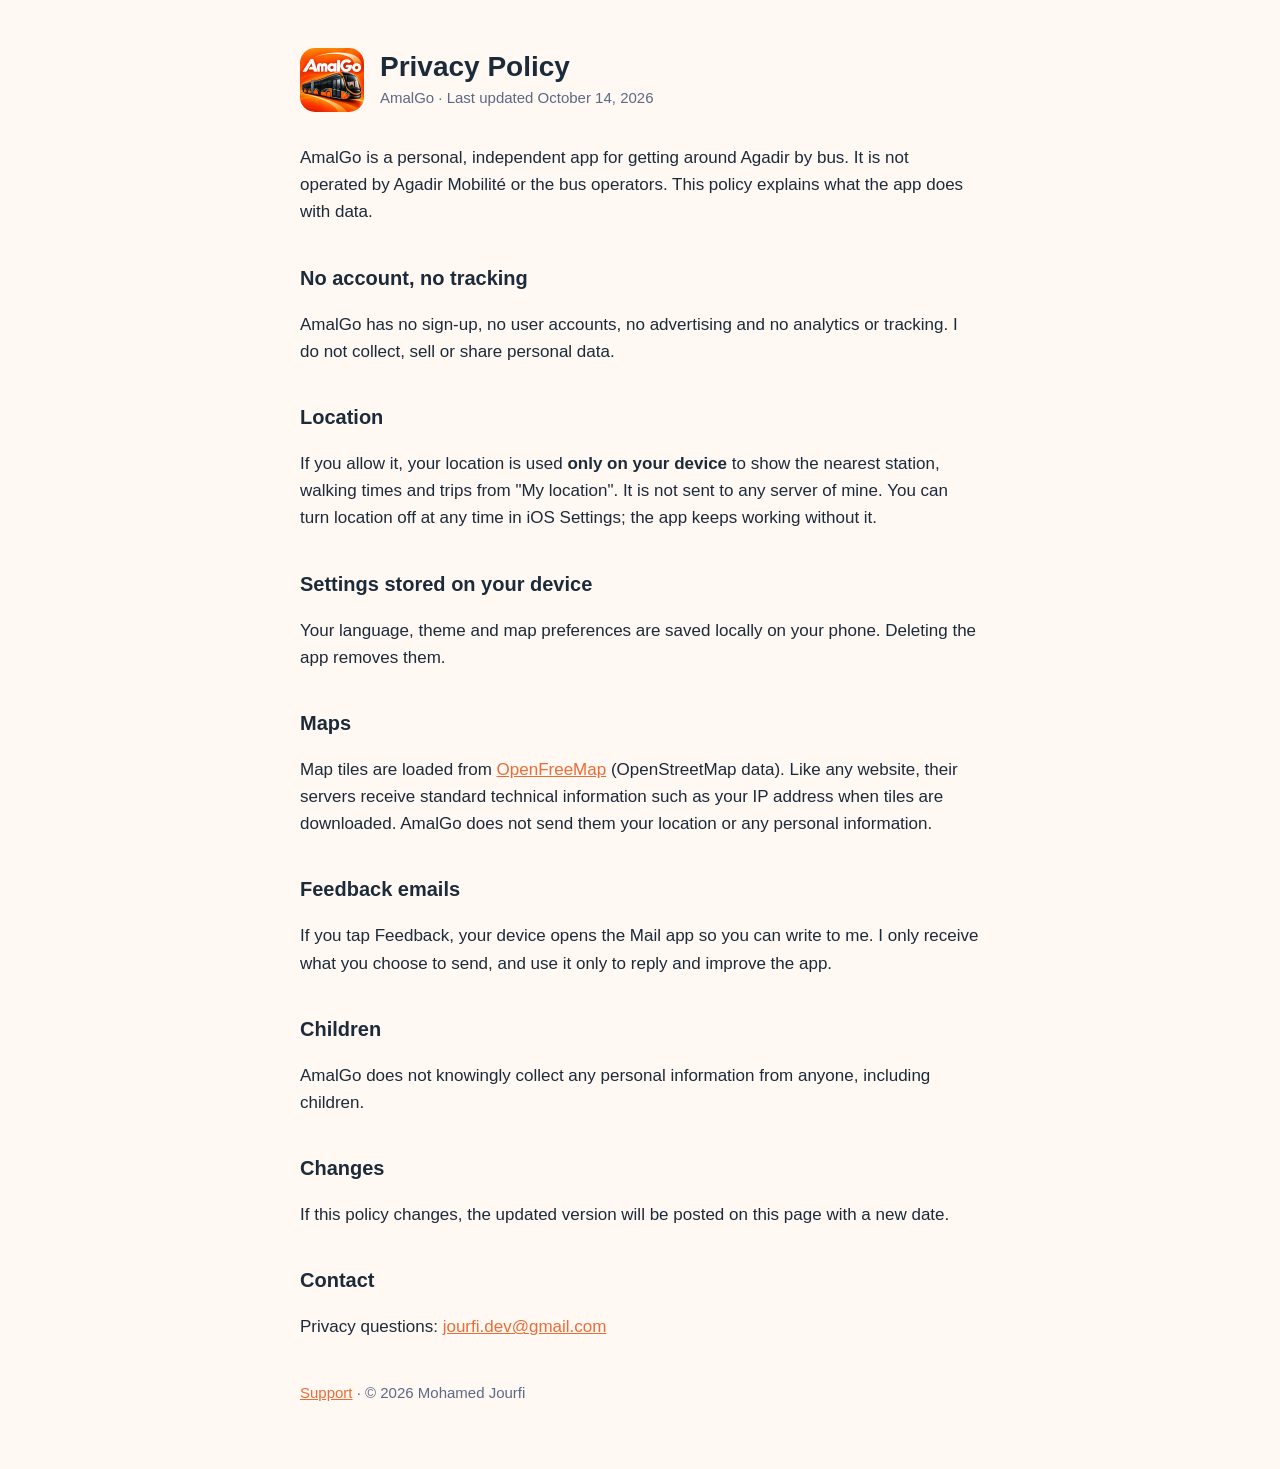
==== privacy.html @ 6e6f5c61 "AmalGo support and privacy pages Co-Authored-By: Claude Opus 5.5 <noreply@anthropic.com>" ====
<!doctype html>
<html lang="en"><head><meta charset="utf-8"><meta name="viewport" content="width=device-width,initial-scale=1">
<title>AmalGo Privacy Policy</title><meta name="description" content="How AmalGo handles your data.">
<link rel="icon" href="icon.png"><link rel="stylesheet" href="style.css"></head>
<body><main>
<header><img src="icon.png" alt="AmalGo icon"><div><h1>Privacy Policy</h1><p>AmalGo · Last updated October 14, 2026</p></div></header>

<p>AmalGo is a personal, independent app for getting around Agadir by bus. It is not operated by Agadir Mobilité or the bus operators. This policy explains what the app does with data.</p>

<h2>No account, no tracking</h2>
<p>AmalGo has no sign-up, no user accounts, no advertising and no analytics or tracking. I do not collect, sell or share personal data.</p>

<h2>Location</h2>
<p>If you allow it, your location is used <b>only on your device</b> to show the nearest station, walking times and trips from "My location". It is not sent to any server of mine. You can turn location off at any time in iOS Settings; the app keeps working without it.</p>

<h2>Settings stored on your device</h2>
<p>Your language, theme and map preferences are saved locally on your phone. Deleting the app removes them.</p>

<h2>Maps</h2>
<p>Map tiles are loaded from <a href="https://openfreemap.org">OpenFreeMap</a> (OpenStreetMap data). Like any website, their servers receive standard technical information such as your IP address when tiles are downloaded. AmalGo does not send them your location or any personal information.</p>

<h2>Feedback emails</h2>
<p>If you tap Feedback, your device opens the Mail app so you can write to me. I only receive what you choose to send, and use it only to reply and improve the app.</p>

<h2>Children</h2>
<p>AmalGo does not knowingly collect any personal information from anyone, including children.</p>

<h2>Changes</h2>
<p>If this policy changes, the updated version will be posted on this page with a new date.</p>

<h2>Contact</h2>
<p>Privacy questions: <a href="mailto:jourfi.dev@gmail.com">jourfi.dev@gmail.com</a></p>

<nav><a href="index.html">Support</a> · © 2026 Mohamed Jourfi</nav>
</main></body></html>
---- style.css ----
:root{--bg:#FFF8F3;--card:#fff;--text:#1C2B3A;--muted:#5B6A85;--line:#F1E2D8;--accent:#ED6C36}
@media (prefers-color-scheme:dark){:root{--bg:#111A24;--card:#1C2B3A;--text:#F3F5F8;--muted:#A8B3C4;--line:#2A3A4D;--accent:#FF8A4C}}
*{box-sizing:border-box}
body{margin:0;background:var(--bg);color:var(--text);font:17px/1.6 -apple-system,BlinkMacSystemFont,"Segoe UI",Roboto,sans-serif}
main{max-width:720px;margin:0 auto;padding:48px 20px 64px}
header{display:flex;align-items:center;gap:16px;margin-bottom:32px}
header img{width:64px;height:64px;border-radius:15px}
header h1{margin:0;font-size:28px;line-height:1.2}
header p{margin:2px 0 0;color:var(--muted);font-size:15px}
h2{font-size:20px;margin:36px 0 8px}
.card{background:var(--card);border:1px solid var(--line);border-radius:16px;padding:20px 22px;margin:16px 0}
a{color:var(--accent)}
.btn{display:inline-block;background:var(--accent);color:#fff;text-decoration:none;font-weight:600;padding:12px 20px;border-radius:12px}
details{border-top:1px solid var(--line);padding:12px 0}
details:first-of-type{border-top:0}
summary{cursor:pointer;font-weight:600}
nav{margin-top:40px;font-size:15px;color:var(--muted)}
small{color:var(--muted)}
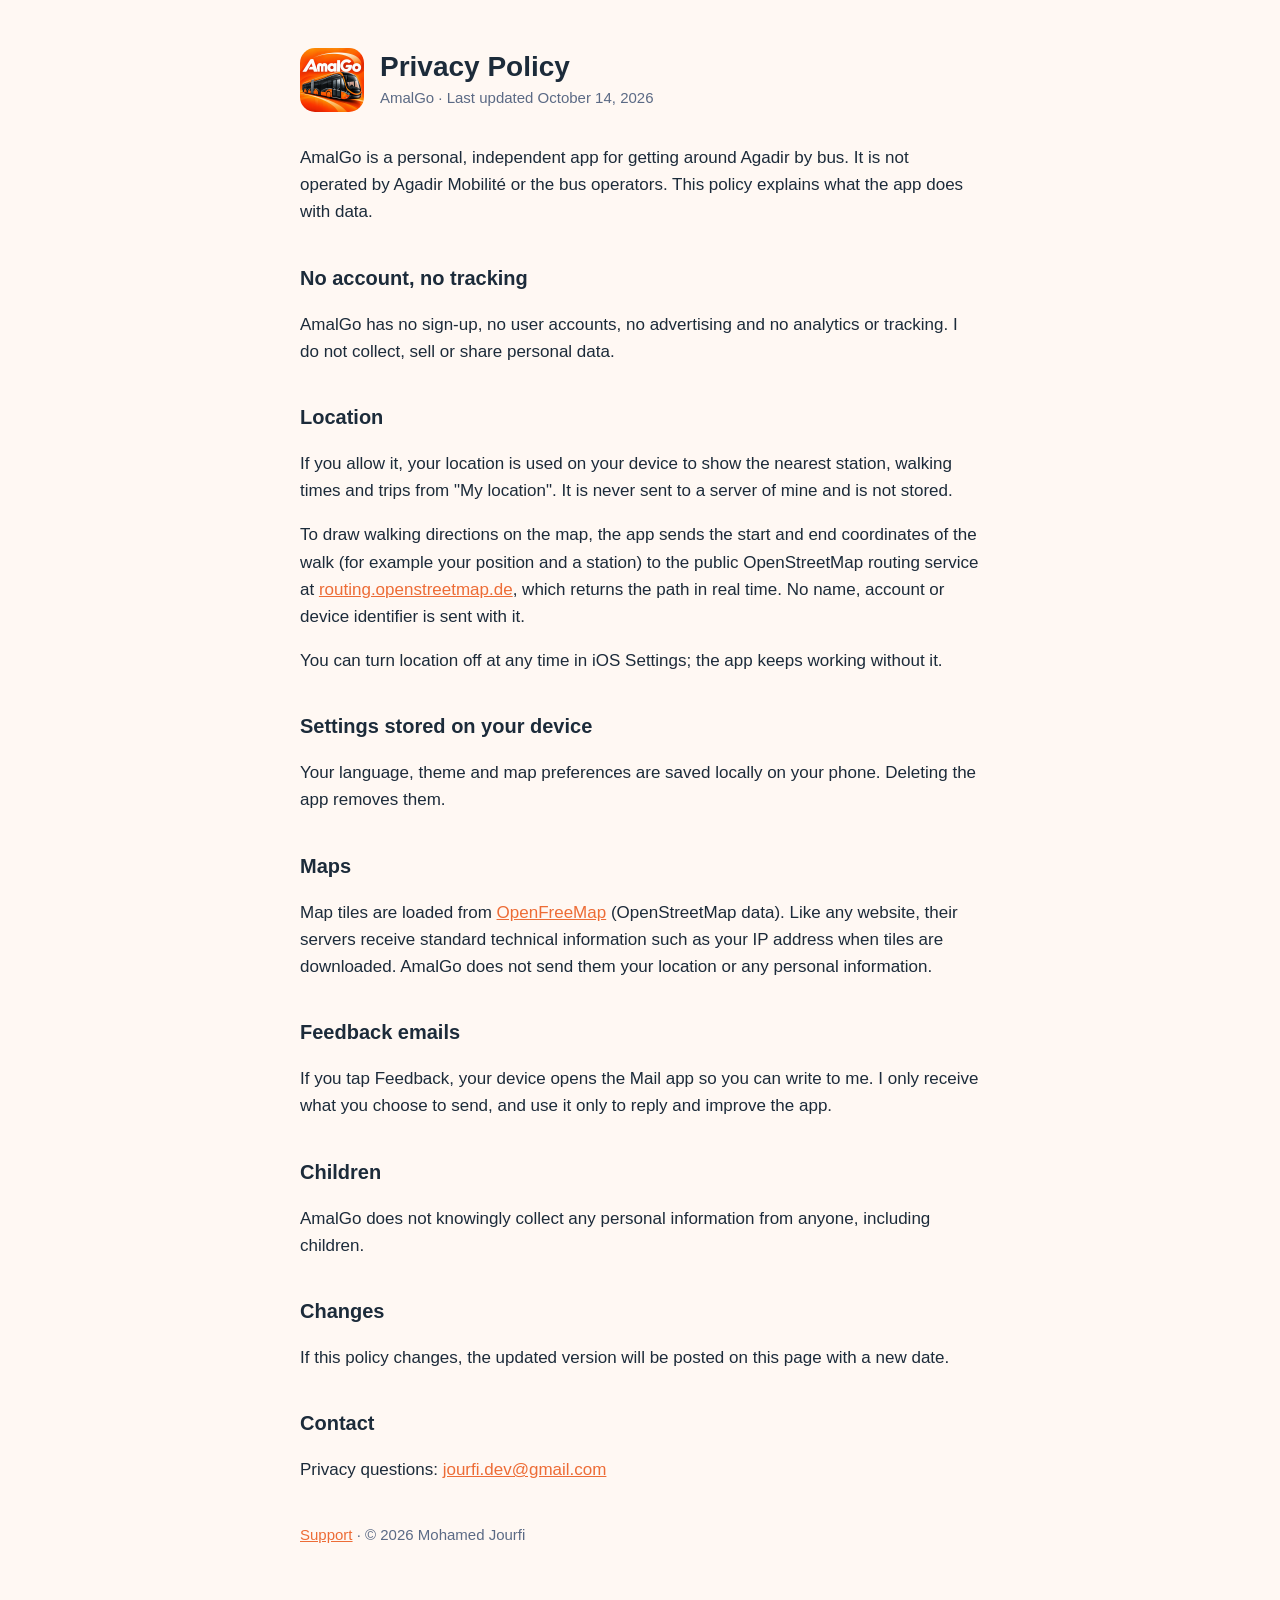
==== commit 0fa6529f: "Clarify walking-route requests in privacy policy Co-Authored-By: Claude Opus 5.5 <noreply@anthropic." ====
--- a/privacy.html
+++ b/privacy.html
@@ -11,7 +11,9 @@
 <p>AmalGo has no sign-up, no user accounts, no advertising and no analytics or tracking. I do not collect, sell or share personal data.</p>
 
 <h2>Location</h2>
-<p>If you allow it, your location is used <b>only on your device</b> to show the nearest station, walking times and trips from "My location". It is not sent to any server of mine. You can turn location off at any time in iOS Settings; the app keeps working without it.</p>
+<p>If you allow it, your location is used on your device to show the nearest station, walking times and trips from "My location". It is never sent to a server of mine and is not stored.</p>
+<p>To draw walking directions on the map, the app sends the start and end coordinates of the walk (for example your position and a station) to the public OpenStreetMap routing service at <a href="https://routing.openstreetmap.de">routing.openstreetmap.de</a>, which returns the path in real time. No name, account or device identifier is sent with it.</p>
+<p>You can turn location off at any time in iOS Settings; the app keeps working without it.</p>
 
 <h2>Settings stored on your device</h2>
 <p>Your language, theme and map preferences are saved locally on your phone. Deleting the app removes them.</p>
